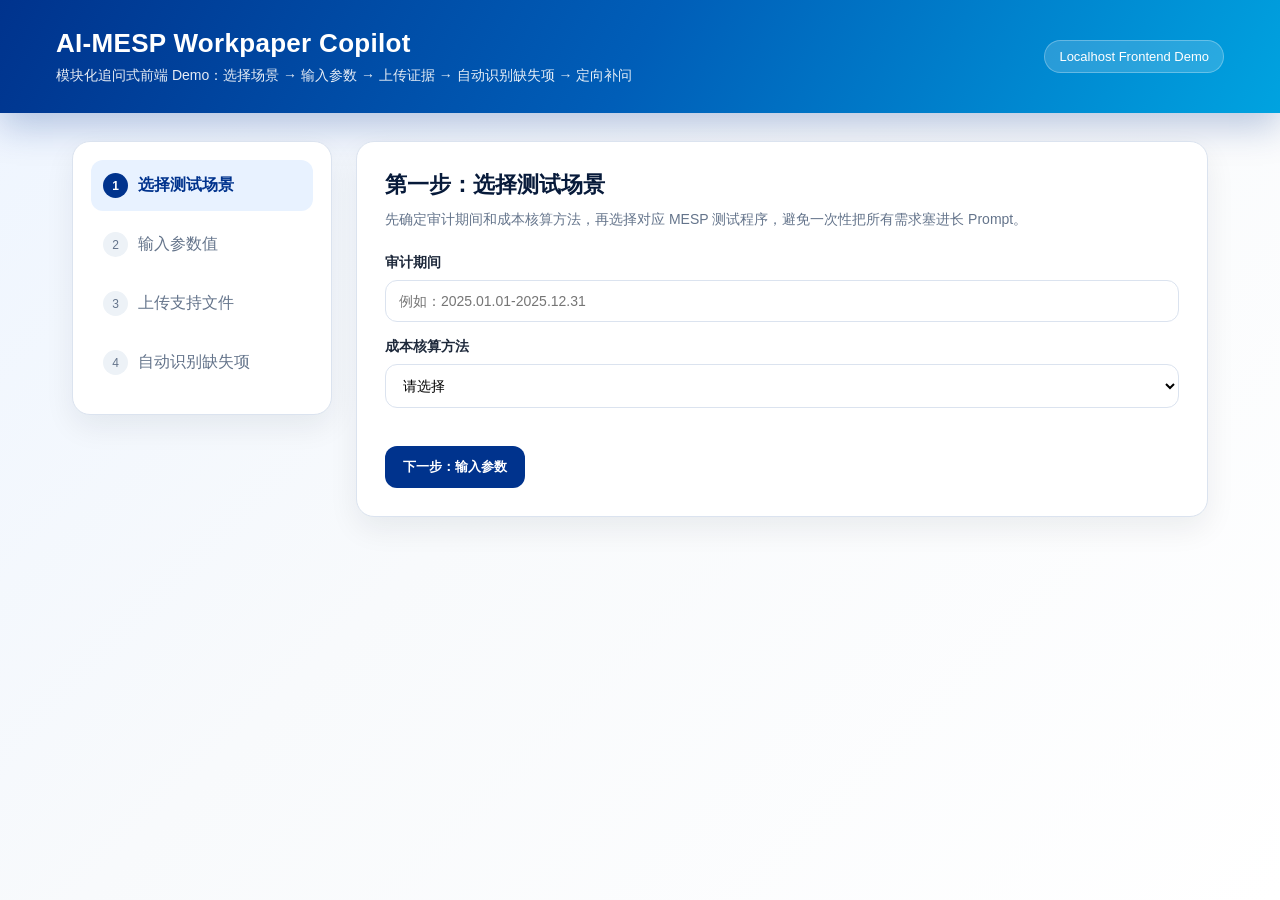
==== mesp_copilot_frontend.html @ f075e885 "Initial commit" ====
<!DOCTYPE html>
<html lang="zh-CN">
<head>
  <meta charset="UTF-8" />
  <meta name="viewport" content="width=device-width, initial-scale=1.0" />
  <title>AI-MESP Workpaper Copilot | 模块化追问前端</title>
  <style>
    :root {
      --kpmg-blue: #00338d;
      --kpmg-cyan: #00a3e0;
      --deep: #071a3a;
      --muted: #64748b;
      --bg: #f4f7fb;
      --card: #ffffff;
      --danger: #dc2626;
      --warning: #d97706;
      --success: #16a34a;
      --border: #dbe3ef;
    }

    * {
      box-sizing: border-box;
      margin: 0;
      padding: 0;
      font-family: "Microsoft YaHei", Arial, sans-serif;
    }

    body {
      min-height: 100vh;
      background: linear-gradient(135deg, #eef5ff 0%, #f8fafc 45%, #ffffff 100%);
      color: #0f172a;
    }

    header {
      background: linear-gradient(120deg, var(--kpmg-blue), #005eb8, var(--kpmg-cyan));
      color: white;
      padding: 28px 56px;
      display: flex;
      justify-content: space-between;
      align-items: center;
      box-shadow: 0 14px 34px rgba(0, 51, 141, 0.25);
    }

    header .title h1 {
      font-size: 26px;
      letter-spacing: 0.3px;
      margin-bottom: 8px;
    }

    header .title p {
      opacity: 0.9;
      font-size: 14px;
    }

    .badge {
      padding: 8px 14px;
      border-radius: 999px;
      background: rgba(255, 255, 255, 0.16);
      border: 1px solid rgba(255, 255, 255, 0.28);
      font-size: 13px;
    }

    main {
      max-width: 1180px;
      margin: 28px auto;
      padding: 0 22px 40px;
    }

    .layout {
      display: grid;
      grid-template-columns: 260px 1fr;
      gap: 24px;
      align-items: start;
    }

    .sidebar,
    .panel,
    .result-card {
      background: var(--card);
      border: 1px solid var(--border);
      border-radius: 18px;
      box-shadow: 0 12px 30px rgba(15, 23, 42, 0.07);
    }

    .sidebar {
      position: sticky;
      top: 20px;
      padding: 18px;
    }

    .step-item {
      display: flex;
      gap: 10px;
      padding: 13px 12px;
      border-radius: 12px;
      color: var(--muted);
      align-items: center;
      cursor: pointer;
      margin-bottom: 8px;
      transition: 0.2s;
    }

    .step-item.active {
      background: #e8f2ff;
      color: var(--kpmg-blue);
      font-weight: 700;
    }

    .step-item.done {
      color: var(--success);
    }

    .step-index {
      width: 25px;
      height: 25px;
      border-radius: 50%;
      display: grid;
      place-items: center;
      background: #edf2f7;
      font-size: 12px;
      flex: 0 0 auto;
    }

    .step-item.active .step-index {
      background: var(--kpmg-blue);
      color: white;
    }

    .panel {
      padding: 28px;
      margin-bottom: 22px;
    }

    .panel h2 {
      font-size: 22px;
      color: var(--deep);
      margin-bottom: 8px;
    }

    .hint {
      color: var(--muted);
      line-height: 1.7;
      font-size: 14px;
      margin-bottom: 22px;
    }

    .form-grid {
      display: grid;
      grid-template-columns: repeat(2, minmax(0, 1fr));
      gap: 18px;
    }

    .field {
      margin-bottom: 16px;
    }

    label {
      display: block;
      margin-bottom: 8px;
      font-weight: 700;
      font-size: 14px;
      color: #1e293b;
    }

    input,
    select,
    textarea {
      width: 100%;
      border: 1px solid var(--border);
      border-radius: 12px;
      padding: 12px 13px;
      outline: none;
      font-size: 14px;
      transition: 0.2s;
      background: white;
    }

    input:focus,
    select:focus,
    textarea:focus {
      border-color: var(--kpmg-cyan);
      box-shadow: 0 0 0 4px rgba(0, 163, 224, 0.12);
    }

    textarea {
      min-height: 96px;
      resize: vertical;
    }

    .program-list {
      display: grid;
      gap: 12px;
      margin-top: 14px;
    }

    .program {
      border: 1px solid var(--border);
      border-radius: 14px;
      padding: 14px;
      display: grid;
      grid-template-columns: auto 1fr auto;
      gap: 12px;
      align-items: center;
      cursor: pointer;
      transition: 0.2s;
    }

    .program:hover {
      border-color: var(--kpmg-cyan);
      transform: translateY(-1px);
    }

    .program.selected {
      border-color: var(--kpmg-blue);
      background: #f0f7ff;
    }

    .program-code {
      color: var(--kpmg-blue);
      font-weight: 800;
      font-size: 13px;
    }

    .program-name {
      font-weight: 700;
    }

    .pill {
      display: inline-block;
      padding: 5px 9px;
      border-radius: 999px;
      background: #eef2ff;
      color: var(--kpmg-blue);
      font-size: 12px;
      margin-right: 6px;
      margin-top: 8px;
    }

    .upload-box {
      border: 1.5px dashed #98b6d9;
      background: #f7fbff;
      border-radius: 16px;
      padding: 24px;
      text-align: center;
      margin-bottom: 18px;
    }

    .upload-box input {
      margin-top: 14px;
      background: white;
    }

    .file-list {
      display: grid;
      gap: 10px;
      max-height: 230px;
      overflow: auto;
      padding-right: 4px;
    }

    .file-row {
      display: flex;
      justify-content: space-between;
      gap: 12px;
      padding: 11px 12px;
      border: 1px solid var(--border);
      border-radius: 12px;
      font-size: 13px;
      background: #ffffff;
    }

    .file-name {
      word-break: break-all;
    }

    .file-tag {
      color: var(--muted);
      flex: 0 0 auto;
    }

    .actions {
      display: flex;
      gap: 12px;
      margin-top: 22px;
      flex-wrap: wrap;
    }

    button {
      border: none;
      border-radius: 12px;
      padding: 12px 18px;
      cursor: pointer;
      font-weight: 700;
      transition: 0.2s;
    }

    .btn-primary {
      background: var(--kpmg-blue);
      color: white;
    }

    .btn-primary:hover {
      background: #00296f;
      transform: translateY(-1px);
    }

    .btn-secondary {
      background: #e2e8f0;
      color: #0f172a;
    }

    .btn-outline {
      background: white;
      color: var(--kpmg-blue);
      border: 1px solid var(--kpmg-blue);
    }

    .hidden {
      display: none !important;
    }

    .result-grid {
      display: grid;
      grid-template-columns: repeat(3, minmax(0, 1fr));
      gap: 16px;
      margin-bottom: 20px;
    }

    .metric {
      padding: 18px;
      border-radius: 16px;
      background: #f8fafc;
      border: 1px solid var(--border);
    }

    .metric .num {
      font-size: 28px;
      font-weight: 900;
      margin-top: 6px;
    }

    .metric.danger .num {
      color: var(--danger);
    }

    .metric.warning .num {
      color: var(--warning);
    }

    .metric.success .num {
      color: var(--success);
    }

    .question-card {
      border-left: 5px solid var(--kpmg-blue);
      background: #f8fbff;
      padding: 18px;
      border-radius: 14px;
      margin-bottom: 16px;
    }

    .question-card h3 {
      font-size: 17px;
      margin-bottom: 8px;
      color: var(--deep);
    }

    .question-card p {
      color: #334155;
      line-height: 1.7;
      margin-bottom: 10px;
    }

    .issue-table {
      width: 100%;
      border-collapse: collapse;
      overflow: hidden;
      border-radius: 14px;
      font-size: 13px;
    }

    .issue-table th,
    .issue-table td {
      border-bottom: 1px solid var(--border);
      text-align: left;
      padding: 12px;
      vertical-align: top;
    }

    .issue-table th {
      background: #eef5ff;
      color: var(--kpmg-blue);
    }

    .status {
      font-weight: 800;
    }

    .status.missing {
      color: var(--danger);
    }

    .status.warn {
      color: var(--warning);
    }

    .status.ok {
      color: var(--success);
    }

    .small {
      color: var(--muted);
      font-size: 12px;
      line-height: 1.6;
    }

    .subsection {
      margin-top: 26px;
      padding-top: 22px;
      border-top: 1px solid var(--border);
    }

    .json-loader {
      display: flex;
      gap: 12px;
      align-items: center;
      flex-wrap: wrap;
      margin: 12px 0 18px;
    }

    .json-loader input {
      max-width: 360px;
      padding: 9px;
    }

    .table-wrap {
      overflow: auto;
      border: 1px solid var(--border);
      border-radius: 14px;
      background: white;
      margin-top: 12px;
    }

    .table-wrap .issue-table {
      min-width: 760px;
    }

    @media (max-width: 860px) {
      header {
        padding: 22px;
        flex-direction: column;
        align-items: flex-start;
        gap: 14px;
      }

      .layout {
        grid-template-columns: 1fr;
      }

      .sidebar {
        position: static;
      }

      .form-grid,
      .result-grid {
        grid-template-columns: 1fr;
      }
    }
  </style>
</head>

<body>
  <header>
    <div class="title">
      <h1>AI-MESP Workpaper Copilot</h1>
      <p>模块化追问式前端 Demo：选择场景 → 输入参数 → 上传证据 → 自动识别缺失项 → 定向补问</p>
    </div>
    <div class="badge">Localhost Frontend Demo</div>
  </header>

  <main>
    <div class="layout">
      <aside class="sidebar">
        <div class="step-item active" data-step="1">
          <span class="step-index">1</span>
          <span>选择测试场景</span>
        </div>
        <div class="step-item" data-step="2">
          <span class="step-index">2</span>
          <span>输入参数值</span>
        </div>
        <div class="step-item" data-step="3">
          <span class="step-index">3</span>
          <span>上传支持文件</span>
        </div>
        <div class="step-item" data-step="4">
          <span class="step-index">4</span>
          <span>自动识别缺失项</span>
        </div>
      </aside>

      <section>
        <div class="panel step-panel" id="step1">
          <h2>第一步：选择测试场景</h2>
          <p class="hint">
            先确定审计期间和成本核算方法，再选择对应 MESP 测试程序，避免一次性把所有需求塞进长 Prompt。
          </p>

          <div class="field">
            <label for="period">审计期间</label>
            <input id="period" placeholder="例如：2025.01.01-2025.12.31" />
          </div>

          <div class="field">
            <label for="costMethod">成本核算方法</label>
            <select id="costMethod" onchange="renderPrograms()">
              <option value="">请选择</option>
              <option value="standard">标准成本法</option>
              <option value="actual">实际成本法</option>
            </select>
          </div>

          <div id="programList" class="program-list"></div>

          <div class="actions">
            <button class="btn-primary" onclick="goNext()">下一步：输入参数</button>
          </div>
        </div>

        <div class="panel step-panel hidden" id="step2">
          <h2>第二步：输入参数值</h2>
          <p class="hint">
            这里收集样本量、作业类型和差异阈值。后续系统会根据程序、样本量和文件命名规则判断缺失信息。
          </p>

          <div class="field">
            <label for="sampleCount">样本量</label>
            <input id="sampleCount" type="number" min="1" placeholder="例如：5" />
          </div>

          <div class="field">
            <label for="activityTypes">作业类型</label>
            <textarea id="activityTypes" placeholder="例如：Z001-直接人工、Z002-间接人工、Z003-折旧与摊销"></textarea>
          </div>

          <div class="field">
            <label for="ctThreshold">明显微小差异阈值，可选</label>
            <input id="ctThreshold" placeholder="例如：RMB 10,000" />
          </div>

          <div class="actions">
            <button class="btn-secondary" onclick="goStep(1)">上一步</button>
            <button class="btn-primary" onclick="goNext()">下一步：上传支持文件</button>
          </div>
        </div>

        <div class="panel step-panel hidden" id="step3">
          <h2>第三步：上传支持文件</h2>
          <p class="hint">
            支持文件建议按照“样本编号-订单编号-报表类型-截图/表格”的规则命名，例如：
            <strong>1.4500012345-CO03-截图.png</strong>、<strong>1.4500012345-CO03-表格.xlsx</strong>。
          </p>

          <div class="upload-box">
            <strong>上传 CO03 / KSBT / 3611 / CKM3 的截图和表格</strong>
            <p class="small">本 Demo 在浏览器端只检查文件名和基础规则，不会上传到服务器。</p>
            <input id="supportFiles" type="file" multiple onchange="renderFileList()" />
          </div>

          <div id="fileList" class="file-list"></div>

          <div class="actions">
            <button class="btn-secondary" onclick="goStep(2)">上一步</button>
            <button class="btn-primary" onclick="runCheck()">自动识别缺失项</button>
            <button class="btn-outline" onclick="loadAutomationResult()">加载训练结果 Demo</button>
          </div>

          <div class="json-loader">
            <span class="small">如果浏览器禁止自动读取本地 JSON，可直接选择 mesp_automation_result.json：</span>
            <input id="automationJsonInputStep3" type="file" accept=".json,application/json" onchange="loadAutomationJsonFile(this)" />
          </div>
        </div>

        <div class="panel step-panel hidden" id="step4">
          <h2>第四步：AI 自动识别缺失项，并逐条追问</h2>
          <p class="hint">
            系统不是生成一次性长 Prompt，而是把缺失证据、缺失字段和逻辑异常拆成可回复的问题卡片。
          </p>

          <div class="result-grid">
            <div class="metric danger">
              <div>缺失支持文件</div>
              <div class="num" id="missingFileCount">0</div>
            </div>
            <div class="metric warning">
              <div>待补充关键字段</div>
              <div class="num" id="missingFieldCount">0</div>
            </div>
            <div class="metric success">
              <div>已识别文件</div>
              <div class="num" id="recognizedCount">0</div>
            </div>
          </div>

          <div id="currentQuestion" class="question-card"></div>

          <div class="actions">
            <button class="btn-outline" onclick="showPreviousQuestion()">上一条追问</button>
            <button class="btn-primary" onclick="showNextQuestion()">下一条追问</button>
            <button class="btn-secondary" onclick="copyQuestions()">复制全部追问</button>
          </div>

          <br />
          <h3>缺失项明细</h3>
          <br />
          <table class="issue-table">
            <thead>
              <tr>
                <th>类型</th>
                <th>样本</th>
                <th>问题</th>
                <th>建议补充</th>
                <th>状态</th>
              </tr>
            </thead>
            <tbody id="issueBody"></tbody>
          </table>

          <div class="subsection">
            <h3>自动化引擎结果</h3>
            <p class="small">
              可读取同目录下的 mesp_automation_result.json，或手动选择 JSON 文件导入。导入后会展示 CO03 字段映射、金额汇总和 Evidence Trace。
            </p>
            <div class="json-loader">
              <button class="btn-outline" onclick="loadAutomationResult()">读取 mesp_automation_result.json</button>
              <input id="automationJsonInput" type="file" accept=".json,application/json" onchange="loadAutomationJsonFile(this)" />
              <span class="small" id="automationStatus">尚未加载自动化结果。</span>
            </div>

            <div class="result-grid">
              <div class="metric">
                <div>样本数</div>
                <div class="num" id="automationSampleCount">0</div>
              </div>
              <div class="metric success">
                <div>CO03 表格</div>
                <div class="num" id="automationCo03Count">0</div>
              </div>
              <div class="metric warning">
                <div>证据追溯项</div>
                <div class="num" id="automationTraceCount">0</div>
              </div>
            </div>

            <h3>CO03 字段映射与金额汇总</h3>
            <div class="table-wrap">
              <table class="issue-table">
                <thead>
                  <tr>
                    <th>样本</th>
                    <th>订单号</th>
                    <th>来源文件</th>
                    <th>已映射字段</th>
                    <th>总实际成本</th>
                    <th>计划/实际差异</th>
                  </tr>
                </thead>
                <tbody id="co03MappingBody"></tbody>
              </table>
            </div>

            <h3 style="margin-top: 18px;">Evidence Traceability</h3>
            <div class="table-wrap">
              <table class="issue-table">
                <thead>
                  <tr>
                    <th>样本</th>
                    <th>底稿字段</th>
                    <th>来源文件</th>
                    <th>来源 Sheet</th>
                    <th>来源字段</th>
                    <th>状态</th>
                  </tr>
                </thead>
                <tbody id="evidenceTraceBody"></tbody>
              </table>
            </div>
          </div>

          <div class="actions">
            <button class="btn-secondary" onclick="goStep(3)">返回上传</button>
            <button class="btn-primary" onclick="resetAll()">重新开始</button>
          </div>
        </div>
      </section>
    </div>
  </main>

  <script>
    const programMap = {
      standard: [
        { code: "SPD03012", name: "标准成本法 - 固定加工成本", tags: ["CO03", "KSBT", "3611"] },
        { code: "SPD03014", name: "标准成本法 - 可变加工成本", tags: ["CO03", "KSBT", "3611"] },
        { code: "SPD03015", name: "存货成本差异分摊", tags: ["CKM3", "3611"] }
      ],
      actual: [
        { code: "SPD03011", name: "实际成本法 - 固定加工成本", tags: ["CO03", "KSBT", "3611"] },
        { code: "SPD03013", name: "实际成本法 - 可变加工成本", tags: ["CO03", "KSBT", "3611"] },
        { code: "SPD03015", name: "存货成本差异分摊", tags: ["CKM3", "3611"] }
      ]
    };

    const requiredEvidence = ["CO03-截图", "CO03-表格", "KSBT-截图", "KSBT-表格", "3611-截图", "3611-表格", "CKM3-截图", "CKM3-表格"];

    let selectedProgram = null;
    let currentStep = 1;
    let issues = [];
    let questions = [];
    let questionIndex = 0;
    let automationResult = null;

    function renderPrograms() {
      const method = document.getElementById("costMethod").value;
      const box = document.getElementById("programList");
      box.innerHTML = "";
      selectedProgram = null;

      if (!method) return;

      programMap[method].forEach((program) => {
        const item = document.createElement("div");
        item.className = "program";
        item.onclick = () => {
          document.querySelectorAll(".program").forEach(el => el.classList.remove("selected"));
          item.classList.add("selected");
          selectedProgram = program;
        };

        item.innerHTML = `
          <input type="radio" name="program" />
          <div>
            <div class="program-name">${program.name}</div>
            <div class="program-code">${program.code}</div>
            <div>${program.tags.map(tag => `<span class="pill">${tag}</span>`).join("")}</div>
          </div>
          <span class="small">选择</span>
        `;
        box.appendChild(item);
      });
    }

    function goStep(step) {
      currentStep = step;
      document.querySelectorAll(".step-panel").forEach(panel => panel.classList.add("hidden"));
      document.getElementById("step" + step).classList.remove("hidden");

      document.querySelectorAll(".step-item").forEach(item => {
        const itemStep = Number(item.dataset.step);
        item.classList.toggle("active", itemStep === step);
        item.classList.toggle("done", itemStep < step);
      });
    }

    function goNext() {
      if (currentStep === 1) {
        const period = document.getElementById("period").value.trim();
        if (!period) {
          alert("请先填写审计期间。");
          return;
        }

        if (!selectedProgram) {
          alert("请先选择一个测试程序。");
          return;
        }
      }

      if (currentStep === 2) {
        const sampleCount = Number(document.getElementById("sampleCount").value);
        if (!sampleCount) {
          alert("请填写样本量。");
          return;
        }
      }

      goStep(currentStep + 1);
    }

    function classifyFile(name) {
      const upper = name.toUpperCase();
      const isScreenshot = /截图|SCREEN|PNG|JPG|JPEG|PDF/.test(upper);
      const isTable = /表格|EXPORT|EXCEL|XLS|XLSX|CSV/.test(upper);

      const report = ["CO03", "KSBT", "3611", "CKM3"].find(r => upper.includes(r));
      const kind = isScreenshot ? "截图" : isTable ? "表格" : "未知";
      const sampleMatch = name.match(/^(\d+)/);
      const sampleNo = sampleMatch ? Number(sampleMatch[1]) : null;

      return { report, kind, sampleNo };
    }

    function renderFileList() {
      const files = Array.from(document.getElementById("supportFiles").files || []);
      const box = document.getElementById("fileList");
      box.innerHTML = "";

      if (!files.length) {
        box.innerHTML = '<p class="small">暂未选择文件。</p>';
        return;
      }

      files.forEach(file => {
        const meta = classifyFile(file.name);
        const row = document.createElement("div");
        row.className = "file-row";
        row.innerHTML = `
          <span class="file-name">${file.name}</span>
          <span class="file-tag">${meta.sampleNo ? "样本" + meta.sampleNo : "未识别样本"} / ${meta.report || "未知报表"} / ${meta.kind}</span>
        `;
        box.appendChild(row);
      });
    }

    function runCheck() {
      const files = Array.from(document.getElementById("supportFiles").files || []);
      const sampleCount = Number(document.getElementById("sampleCount").value);
      const period = document.getElementById("period").value.trim();
      const activityTypes = document.getElementById("activityTypes").value.trim();

      issues = [];
      questions = [];
      questionIndex = 0;

      if (!files.length) {
        alert("请先上传支持文件。");
        return;
      }

      const fileKeys = new Set();
      let recognized = 0;

      files.forEach(file => {
        const meta = classifyFile(file.name);
        if (meta.sampleNo && meta.report && meta.kind !== "未知") {
          fileKeys.add(`${meta.sampleNo}-${meta.report}-${meta.kind}`);
          recognized += 1;
        }
      });

      for (let sample = 1; sample <= sampleCount; sample++) {
        requiredEvidence.forEach(req => {
          const [report, kind] = req.split("-");
          const key = `${sample}-${report}-${kind}`;
          if (!fileKeys.has(key)) {
            issues.push({
              type: "支持文件缺失",
              sample,
              problem: `样本 ${sample} 缺少 ${report} ${kind} 支持。`,
              suggestion: `请补充命名类似“${sample}.订单编号-${report}-${kind}”的文件。`,
              status: "missing"
            });
          }
        });
      }

      if (!activityTypes) {
        issues.push({
          type: "关键参数缺失",
          sample: "-",
          problem: "未填写作业类型。",
          suggestion: "请补充例如：Z001-直接人工、Z002-间接人工、Z003-折旧与摊销。",
          status: "warn"
        });
      }

      if (selectedProgram && selectedProgram.code === "SPD03015") {
        issues.push({
          type: "关键计算字段待确认",
          sample: "全部",
          problem: "SPD03015 需要确认期初差异金额、期初库存、本期入库、本月出库和账面分摊金额。",
          suggestion: "请确认 CKM3 导出表是否包含上述字段，并在 SAP 中选择全部字段布局。",
          status: "warn"
        });
      }

      issues.push({
        type: "期间一致性检查",
        sample: "全部",
        problem: `需要检查 KSBT、3611、CKM3 的会计期间是否与审计期间 ${period} 一致。`,
        suggestion: "请在下一步上传可识别期间字段的表格，或手工输入各报表期间。",
        status: "warn"
      });

      questions = issues.map((issue, index) => ({
        title: `追问 ${index + 1}：${issue.type}`,
        body: issue.problem,
        ask: issue.suggestion
      }));

      document.getElementById("missingFileCount").textContent = issues.filter(i => i.type === "支持文件缺失").length;
      document.getElementById("missingFieldCount").textContent = issues.filter(i => i.type !== "支持文件缺失").length;
      document.getElementById("recognizedCount").textContent = recognized;

      renderIssueTable();
      renderCurrentQuestion();
      clearAutomationResult();
      goStep(4);
    }

    function renderIssueTable() {
      const body = document.getElementById("issueBody");
      body.innerHTML = "";

      issues.forEach(issue => {
        const row = document.createElement("tr");
        const statusText = issue.status === "missing" ? "缺失" : issue.status === "warn" ? "待确认" : "已匹配";
        row.innerHTML = `
          <td>${issue.type}</td>
          <td>${issue.sample}</td>
          <td>${issue.problem}</td>
          <td>${issue.suggestion}</td>
          <td class="status ${issue.status}">${statusText}</td>
        `;
        body.appendChild(row);
      });
    }

    function formatAmount(value) {
      if (typeof value !== "number") return "-";
      return value.toLocaleString("en-US", {
        minimumFractionDigits: 2,
        maximumFractionDigits: 2
      });
    }

    async function loadAutomationResult(options = {}) {
      const status = document.getElementById("automationStatus");
      if (status) status.textContent = "正在读取 mesp_automation_result.json...";

      try {
        const response = await fetch("mesp_automation_result.json", { cache: "no-store" });
        if (!response.ok) {
          throw new Error(`HTTP ${response.status}`);
        }

        const data = await response.json();
        applyAutomationResult(data, "已读取同目录 mesp_automation_result.json。");
      } catch (error) {
        if (status) {
          status.textContent = "未能自动读取 JSON。若是双击打开 HTML，请使用右侧文件选择框导入 mesp_automation_result.json。";
        }
        if (!options.silent) {
          console.warn("Unable to load mesp_automation_result.json", error);
        }
      }
    }

    function loadAutomationJsonFile(inputElement) {
      const input = inputElement || document.getElementById("automationJsonInput");
      const file = input.files && input.files[0];
      const status = document.getElementById("automationStatus");

      if (!file) return;
      if (status) status.textContent = `正在导入 ${file.name}...`;

      const reader = new FileReader();
      reader.onload = () => {
        try {
          const data = JSON.parse(reader.result);
          applyAutomationResult(data, `已导入 ${file.name}。`);
        } catch (error) {
          if (status) status.textContent = "JSON 解析失败，请确认文件内容来自 mesp_automation_result.json。";
        }
      };
      reader.readAsText(file, "utf-8");
    }

    function applyAutomationResult(data, message) {
      automationResult = data;
      issues = Array.isArray(data.issues) ? data.issues : [];
      questions = Array.isArray(data.questions) ? data.questions : issues.map((issue, index) => ({
        title: `追问 ${index + 1}：${issue.type}`,
        body: issue.problem,
        ask: issue.suggestion
      }));
      questionIndex = 0;

      document.getElementById("missingFileCount").textContent = data.summary?.missing_file_count ?? issues.filter(i => i.type === "支持文件缺失").length;
      document.getElementById("missingFieldCount").textContent = data.summary?.warning_count ?? issues.filter(i => i.type !== "支持文件缺失").length;
      document.getElementById("recognizedCount").textContent = data.summary?.recognized_file_count ?? 0;

      renderIssueTable();
      renderCurrentQuestion();
      renderAutomationSummary(data);
      renderCo03Mapping(data.co03_results || []);
      renderEvidenceTrace(data.evidence_trace || []);
      goStep(4);

      const status = document.getElementById("automationStatus");
      if (status) status.textContent = message;
    }

    function renderAutomationSummary(data) {
      document.getElementById("automationSampleCount").textContent = data.summary?.sample_count ?? 0;
      document.getElementById("automationCo03Count").textContent = data.summary?.co03_workbook_count ?? 0;
      document.getElementById("automationTraceCount").textContent = Array.isArray(data.evidence_trace) ? data.evidence_trace.length : 0;
    }

    function renderCo03Mapping(items) {
      const body = document.getElementById("co03MappingBody");
      body.innerHTML = "";

      if (!items.length) {
        body.innerHTML = '<tr><td colspan="6" class="small">暂无 CO03 表格映射结果。</td></tr>';
        return;
      }

      items.forEach(item => {
        const mappedCount = item.mapping ? Object.keys(item.mapping).length : 0;
        const row = document.createElement("tr");
        row.innerHTML = `
          <td>${item.sample}</td>
          <td>${item.order}</td>
          <td>${item.file}</td>
          <td>${mappedCount} 个字段</td>
          <td>${formatAmount(item.totals?.["总实际成本"])}</td>
          <td>${formatAmount(item.totals?.["计划/实际差异"])}</td>
        `;
        body.appendChild(row);
      });
    }

    function renderEvidenceTrace(items) {
      const body = document.getElementById("evidenceTraceBody");
      body.innerHTML = "";

      if (!items.length) {
        body.innerHTML = '<tr><td colspan="6" class="small">暂无证据追溯结果。</td></tr>';
        return;
      }

      items.slice(0, 80).forEach(item => {
        const row = document.createElement("tr");
        row.innerHTML = `
          <td>${item.sample}</td>
          <td>${item.workpaper_field}</td>
          <td>${item.source_file}</td>
          <td>${item.source_sheet}</td>
          <td>${item.source_header}</td>
          <td class="status ok">${item.status}</td>
        `;
        body.appendChild(row);
      });
    }

    function clearAutomationResult() {
      automationResult = null;
      document.getElementById("automationSampleCount").textContent = "0";
      document.getElementById("automationCo03Count").textContent = "0";
      document.getElementById("automationTraceCount").textContent = "0";
      document.getElementById("co03MappingBody").innerHTML = '<tr><td colspan="6" class="small">尚未加载自动化结果。</td></tr>';
      document.getElementById("evidenceTraceBody").innerHTML = '<tr><td colspan="6" class="small">尚未加载自动化结果。</td></tr>';
      document.getElementById("automationStatus").textContent = "尚未加载自动化结果。";
      document.getElementById("automationJsonInput").value = "";
      document.getElementById("automationJsonInputStep3").value = "";
    }

    function renderCurrentQuestion() {
      const box = document.getElementById("currentQuestion");
      if (!questions.length) {
        box.innerHTML = `
          <h3>未发现明显缺失项</h3>
          <p>当前文件命名规则下未识别到缺失支持文件。后续可继续接入 Excel 字段读取和 OCR 识别。</p>
        `;
        return;
      }

      const q = questions[questionIndex];
      box.innerHTML = `
        <h3>${q.title}</h3>
        <p>${q.body}</p>
        <strong>请补充：</strong>
        <p>${q.ask}</p>
        <textarea placeholder="审计人员可在这里回复该追问，例如补充原因、上传计划或手工字段值。"></textarea>
        <p class="small">当前第 ${questionIndex + 1} / ${questions.length} 条追问</p>
      `;
    }

    function showNextQuestion() {
      if (!questions.length) return;
      questionIndex = Math.min(questionIndex + 1, questions.length - 1);
      renderCurrentQuestion();
    }

    function showPreviousQuestion() {
      if (!questions.length) return;
      questionIndex = Math.max(questionIndex - 1, 0);
      renderCurrentQuestion();
    }

    function copyQuestions() {
      if (!questions.length) {
        alert("暂无追问可复制。");
        return;
      }

      const text = questions
        .map(q => `${q.title}\n问题：${q.body}\n请补充：${q.ask}`)
        .join("\n\n");

      navigator.clipboard.writeText(text).then(() => {
        alert("已复制全部追问。");
      }).catch(() => {
        alert("浏览器不支持自动复制，请手动复制页面内容。");
      });
    }

    function resetAll() {
      selectedProgram = null;
      issues = [];
      questions = [];
      questionIndex = 0;
      document.getElementById("costMethod").value = "";
      document.getElementById("programList").innerHTML = "";
      document.getElementById("period").value = "";
      document.getElementById("sampleCount").value = "";
      document.getElementById("activityTypes").value = "";
      document.getElementById("ctThreshold").value = "";
      document.getElementById("supportFiles").value = "";
      document.getElementById("fileList").innerHTML = "";
      clearAutomationResult();
      goStep(1);
    }

    clearAutomationResult();
  </script>
</body>
</html>
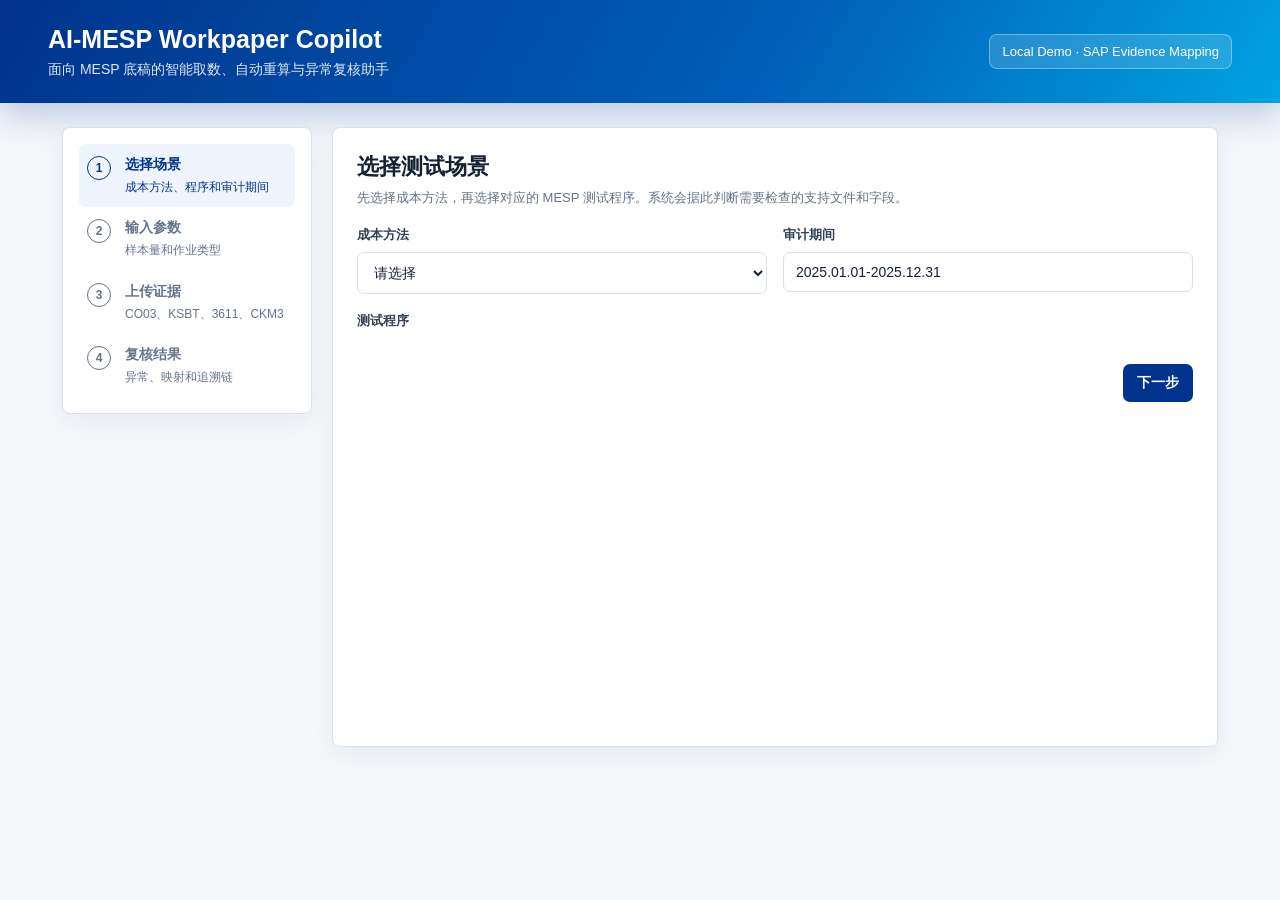
==== commit 4b3730b3: "Add Streamlit deployment app" ====
--- a/mesp_copilot_frontend.html
+++ b/mesp_copilot_frontend.html
@@ -3,454 +3,459 @@
 <head>
   <meta charset="UTF-8" />
   <meta name="viewport" content="width=device-width, initial-scale=1.0" />
-  <title>AI-MESP Workpaper Copilot | 模块化追问前端</title>
+  <title>AI-MESP Workpaper Copilot</title>
   <style>
     :root {
-      --kpmg-blue: #00338d;
-      --kpmg-cyan: #00a3e0;
-      --deep: #071a3a;
+      --blue: #00338d;
+      --blue-2: #005eb8;
+      --cyan: #00a3e0;
+      --ink: #142033;
       --muted: #64748b;
-      --bg: #f4f7fb;
+      --line: #d8e1ee;
+      --bg: #f5f7fb;
       --card: #ffffff;
-      --danger: #dc2626;
-      --warning: #d97706;
-      --success: #16a34a;
-      --border: #dbe3ef;
+      --ok: #12805c;
+      --warn: #b45309;
+      --bad: #c0262d;
+      --soft-ok: #e8f7f1;
+      --soft-warn: #fff7e6;
+      --soft-bad: #fff0f0;
     }
 
     * {
       box-sizing: border-box;
       margin: 0;
       padding: 0;
-      font-family: "Microsoft YaHei", Arial, sans-serif;
+      font-family: "Microsoft YaHei", "Segoe UI", Arial, sans-serif;
     }
 
     body {
       min-height: 100vh;
-      background: linear-gradient(135deg, #eef5ff 0%, #f8fafc 45%, #ffffff 100%);
-      color: #0f172a;
+      background: var(--bg);
+      color: var(--ink);
     }
 
     header {
-      background: linear-gradient(120deg, var(--kpmg-blue), #005eb8, var(--kpmg-cyan));
-      color: white;
-      padding: 28px 56px;
+      background: linear-gradient(120deg, var(--blue), var(--blue-2) 60%, var(--cyan));
+      color: #fff;
+      padding: 24px 48px;
       display: flex;
       justify-content: space-between;
+      gap: 24px;
       align-items: center;
-      box-shadow: 0 14px 34px rgba(0, 51, 141, 0.25);
-    }
-
-    header .title h1 {
-      font-size: 26px;
-      letter-spacing: 0.3px;
-      margin-bottom: 8px;
-    }
-
-    header .title p {
-      opacity: 0.9;
+      box-shadow: 0 14px 30px rgba(0, 51, 141, 0.22);
+    }
+
+    h1 {
+      font-size: 25px;
+      line-height: 1.25;
+      letter-spacing: 0;
+      margin-bottom: 6px;
+    }
+
+    header p {
+      color: rgba(255, 255, 255, 0.88);
       font-size: 14px;
     }
 
-    .badge {
-      padding: 8px 14px;
-      border-radius: 999px;
-      background: rgba(255, 255, 255, 0.16);
-      border: 1px solid rgba(255, 255, 255, 0.28);
+    .top-badge {
+      border: 1px solid rgba(255, 255, 255, 0.35);
+      background: rgba(255, 255, 255, 0.14);
+      border-radius: 8px;
+      padding: 9px 12px;
       font-size: 13px;
+      white-space: nowrap;
     }
 
     main {
-      max-width: 1180px;
-      margin: 28px auto;
-      padding: 0 22px 40px;
+      max-width: 1200px;
+      margin: 24px auto 42px;
+      padding: 0 22px;
     }
 
     .layout {
       display: grid;
-      grid-template-columns: 260px 1fr;
-      gap: 24px;
+      grid-template-columns: 250px 1fr;
+      gap: 20px;
       align-items: start;
     }
 
     .sidebar,
     .panel,
-    .result-card {
+    .section-block {
       background: var(--card);
-      border: 1px solid var(--border);
-      border-radius: 18px;
-      box-shadow: 0 12px 30px rgba(15, 23, 42, 0.07);
+      border: 1px solid var(--line);
+      border-radius: 8px;
+      box-shadow: 0 8px 24px rgba(22, 34, 51, 0.06);
     }
 
     .sidebar {
+      padding: 16px;
       position: sticky;
-      top: 20px;
-      padding: 18px;
-    }
-
-    .step-item {
-      display: flex;
+      top: 18px;
+    }
+
+    .step {
+      display: grid;
+      grid-template-columns: 28px 1fr;
       gap: 10px;
-      padding: 13px 12px;
-      border-radius: 12px;
+      padding: 12px 8px;
+      border-radius: 7px;
       color: var(--muted);
-      align-items: center;
-      cursor: pointer;
-      margin-bottom: 8px;
-      transition: 0.2s;
-    }
-
-    .step-item.active {
-      background: #e8f2ff;
-      color: var(--kpmg-blue);
-      font-weight: 700;
-    }
-
-    .step-item.done {
-      color: var(--success);
+      align-items: start;
+    }
+
+    .step.active {
+      color: var(--blue);
+      background: #eef5ff;
+    }
+
+    .step.done {
+      color: var(--ok);
     }
 
     .step-index {
-      width: 25px;
-      height: 25px;
+      width: 24px;
+      height: 24px;
       border-radius: 50%;
+      border: 1px solid currentColor;
       display: grid;
       place-items: center;
-      background: #edf2f7;
       font-size: 12px;
-      flex: 0 0 auto;
-    }
-
-    .step-item.active .step-index {
-      background: var(--kpmg-blue);
-      color: white;
+      font-weight: 700;
+    }
+
+    .step strong {
+      display: block;
+      font-size: 14px;
+      margin-bottom: 3px;
+    }
+
+    .step span {
+      font-size: 12px;
+      line-height: 1.35;
     }
 
     .panel {
-      padding: 28px;
-      margin-bottom: 22px;
-    }
-
-    .panel h2 {
+      padding: 24px;
+      min-height: 620px;
+    }
+
+    .panel-title {
+      margin-bottom: 18px;
+      display: flex;
+      justify-content: space-between;
+      gap: 18px;
+      align-items: flex-start;
+    }
+
+    .panel-title h2 {
       font-size: 22px;
-      color: var(--deep);
-      margin-bottom: 8px;
-    }
-
-    .hint {
+      margin-bottom: 6px;
+    }
+
+    .hint,
+    .small {
       color: var(--muted);
-      line-height: 1.7;
-      font-size: 14px;
-      margin-bottom: 22px;
+      line-height: 1.55;
+      font-size: 13px;
     }
 
     .form-grid {
       display: grid;
       grid-template-columns: repeat(2, minmax(0, 1fr));
-      gap: 18px;
-    }
-
-    .field {
-      margin-bottom: 16px;
+      gap: 16px;
+      margin: 18px 0;
     }
 
     label {
       display: block;
+      color: #334155;
+      font-size: 13px;
+      font-weight: 700;
       margin-bottom: 8px;
-      font-weight: 700;
-      font-size: 14px;
-      color: #1e293b;
     }
 
     input,
     select,
     textarea {
       width: 100%;
-      border: 1px solid var(--border);
-      border-radius: 12px;
-      padding: 12px 13px;
+      border: 1px solid var(--line);
+      border-radius: 7px;
+      padding: 11px 12px;
+      font-size: 14px;
       outline: none;
-      font-size: 14px;
-      transition: 0.2s;
-      background: white;
+      background: #fff;
+      color: var(--ink);
+    }
+
+    textarea {
+      min-height: 76px;
+      resize: vertical;
     }
 
     input:focus,
     select:focus,
     textarea:focus {
-      border-color: var(--kpmg-cyan);
-      box-shadow: 0 0 0 4px rgba(0, 163, 224, 0.12);
-    }
-
-    textarea {
-      min-height: 96px;
-      resize: vertical;
-    }
-
-    .program-list {
+      border-color: var(--blue-2);
+      box-shadow: 0 0 0 3px rgba(0, 94, 184, 0.12);
+    }
+
+    .program-grid {
       display: grid;
+      grid-template-columns: repeat(3, minmax(0, 1fr));
       gap: 12px;
+      margin-top: 12px;
+    }
+
+    .program {
+      border: 1px solid var(--line);
+      border-radius: 8px;
+      padding: 14px;
+      cursor: pointer;
+      min-height: 138px;
+      background: #fff;
+    }
+
+    .program:hover,
+    .program.selected {
+      border-color: var(--blue-2);
+      background: #f4f9ff;
+    }
+
+    .program-name {
+      font-weight: 800;
+      font-size: 14px;
+      margin-bottom: 6px;
+      line-height: 1.35;
+    }
+
+    .program-code {
+      font-size: 12px;
+      color: var(--blue);
+      font-weight: 800;
+      margin-bottom: 10px;
+    }
+
+    .pill {
+      display: inline-flex;
+      align-items: center;
+      height: 24px;
+      border-radius: 6px;
+      padding: 0 8px;
+      margin: 3px 4px 0 0;
+      font-size: 12px;
+      background: #eef2f7;
+      color: #334155;
+      border: 1px solid #d7dee8;
+    }
+
+    .upload-box {
+      border: 1px dashed #9bb5d5;
+      border-radius: 8px;
+      background: #f8fbff;
+      padding: 18px;
+      margin: 16px 0;
+    }
+
+    .actions {
+      display: flex;
+      justify-content: flex-end;
+      gap: 10px;
+      margin-top: 22px;
+      flex-wrap: wrap;
+    }
+
+    button {
+      border: 0;
+      border-radius: 7px;
+      padding: 10px 14px;
+      font-size: 14px;
+      font-weight: 800;
+      cursor: pointer;
+    }
+
+    .btn-primary {
+      background: var(--blue);
+      color: #fff;
+    }
+
+    .btn-secondary {
+      background: #e8edf5;
+      color: #24364f;
+    }
+
+    .btn-outline {
+      background: #fff;
+      color: var(--blue);
+      border: 1px solid var(--blue-2);
+    }
+
+    .hidden {
+      display: none !important;
+    }
+
+    .file-list {
       margin-top: 14px;
-    }
-
-    .program {
-      border: 1px solid var(--border);
-      border-radius: 14px;
-      padding: 14px;
       display: grid;
-      grid-template-columns: auto 1fr auto;
+      gap: 8px;
+      max-height: 280px;
+      overflow: auto;
+      padding-right: 4px;
+    }
+
+    .file-row {
+      display: grid;
+      grid-template-columns: 1fr auto;
       gap: 12px;
       align-items: center;
-      cursor: pointer;
-      transition: 0.2s;
-    }
-
-    .program:hover {
-      border-color: var(--kpmg-cyan);
-      transform: translateY(-1px);
-    }
-
-    .program.selected {
-      border-color: var(--kpmg-blue);
-      background: #f0f7ff;
-    }
-
-    .program-code {
-      color: var(--kpmg-blue);
-      font-weight: 800;
+      border: 1px solid #e3e9f2;
+      background: #fff;
+      border-radius: 7px;
+      padding: 9px 10px;
       font-size: 13px;
     }
 
-    .program-name {
-      font-weight: 700;
-    }
-
-    .pill {
-      display: inline-block;
-      padding: 5px 9px;
-      border-radius: 999px;
-      background: #eef2ff;
-      color: var(--kpmg-blue);
+    .file-name {
+      min-width: 0;
+      overflow-wrap: anywhere;
+    }
+
+    .file-tag {
+      color: var(--blue);
+      background: #eef5ff;
+      border: 1px solid #d8e8fb;
+      padding: 4px 8px;
+      border-radius: 6px;
+      white-space: nowrap;
       font-size: 12px;
-      margin-right: 6px;
-      margin-top: 8px;
-    }
-
-    .upload-box {
-      border: 1.5px dashed #98b6d9;
-      background: #f7fbff;
-      border-radius: 16px;
-      padding: 24px;
-      text-align: center;
-      margin-bottom: 18px;
-    }
-
-    .upload-box input {
-      margin-top: 14px;
-      background: white;
-    }
-
-    .file-list {
+    }
+
+    .metrics {
       display: grid;
-      gap: 10px;
-      max-height: 230px;
-      overflow: auto;
-      padding-right: 4px;
-    }
-
-    .file-row {
-      display: flex;
-      justify-content: space-between;
+      grid-template-columns: repeat(4, minmax(0, 1fr));
       gap: 12px;
-      padding: 11px 12px;
-      border: 1px solid var(--border);
-      border-radius: 12px;
+      margin: 16px 0 20px;
+    }
+
+    .metric {
+      border: 1px solid var(--line);
+      border-radius: 8px;
+      background: #fff;
+      padding: 14px;
+    }
+
+    .metric .label {
+      color: var(--muted);
       font-size: 13px;
-      background: #ffffff;
-    }
-
-    .file-name {
-      word-break: break-all;
-    }
-
-    .file-tag {
-      color: var(--muted);
-      flex: 0 0 auto;
-    }
-
-    .actions {
-      display: flex;
-      gap: 12px;
-      margin-top: 22px;
-      flex-wrap: wrap;
-    }
-
-    button {
-      border: none;
-      border-radius: 12px;
-      padding: 12px 18px;
-      cursor: pointer;
-      font-weight: 700;
-      transition: 0.2s;
-    }
-
-    .btn-primary {
-      background: var(--kpmg-blue);
-      color: white;
-    }
-
-    .btn-primary:hover {
-      background: #00296f;
-      transform: translateY(-1px);
-    }
-
-    .btn-secondary {
-      background: #e2e8f0;
-      color: #0f172a;
-    }
-
-    .btn-outline {
-      background: white;
-      color: var(--kpmg-blue);
-      border: 1px solid var(--kpmg-blue);
-    }
-
-    .hidden {
-      display: none !important;
-    }
-
-    .result-grid {
-      display: grid;
-      grid-template-columns: repeat(3, minmax(0, 1fr));
-      gap: 16px;
-      margin-bottom: 20px;
-    }
-
-    .metric {
-      padding: 18px;
-      border-radius: 16px;
-      background: #f8fafc;
-      border: 1px solid var(--border);
+      margin-bottom: 6px;
     }
 
     .metric .num {
       font-size: 28px;
+      line-height: 1;
       font-weight: 900;
-      margin-top: 6px;
-    }
-
-    .metric.danger .num {
-      color: var(--danger);
-    }
-
-    .metric.warning .num {
-      color: var(--warning);
-    }
-
-    .metric.success .num {
-      color: var(--success);
-    }
-
-    .question-card {
-      border-left: 5px solid var(--kpmg-blue);
-      background: #f8fbff;
+      color: var(--blue);
+    }
+
+    .metric.ok .num {
+      color: var(--ok);
+    }
+
+    .metric.warn .num {
+      color: var(--warn);
+    }
+
+    .section-block {
       padding: 18px;
-      border-radius: 14px;
-      margin-bottom: 16px;
-    }
-
-    .question-card h3 {
+      margin-top: 16px;
+      box-shadow: none;
+    }
+
+    .section-block h3 {
       font-size: 17px;
-      margin-bottom: 8px;
-      color: var(--deep);
-    }
-
-    .question-card p {
-      color: #334155;
-      line-height: 1.7;
       margin-bottom: 10px;
     }
 
-    .issue-table {
+    .table-wrap {
+      overflow: auto;
+      border: 1px solid var(--line);
+      border-radius: 8px;
+      background: #fff;
+    }
+
+    table {
       width: 100%;
       border-collapse: collapse;
-      overflow: hidden;
-      border-radius: 14px;
+      min-width: 760px;
       font-size: 13px;
     }
 
-    .issue-table th,
-    .issue-table td {
-      border-bottom: 1px solid var(--border);
+    th,
+    td {
+      border-bottom: 1px solid #edf1f7;
+      padding: 10px 12px;
       text-align: left;
-      padding: 12px;
       vertical-align: top;
-    }
-
-    .issue-table th {
-      background: #eef5ff;
-      color: var(--kpmg-blue);
+      line-height: 1.4;
+    }
+
+    th {
+      background: #f3f6fa;
+      color: #334155;
+      font-weight: 900;
+      white-space: nowrap;
+    }
+
+    tr:last-child td {
+      border-bottom: 0;
     }
 
     .status {
+      display: inline-flex;
+      border-radius: 6px;
+      padding: 4px 8px;
+      font-size: 12px;
       font-weight: 800;
+      white-space: nowrap;
+    }
+
+    .status.ok {
+      background: var(--soft-ok);
+      color: var(--ok);
+    }
+
+    .status.warn {
+      background: var(--soft-warn);
+      color: var(--warn);
     }
 
     .status.missing {
-      color: var(--danger);
-    }
-
-    .status.warn {
-      color: var(--warning);
-    }
-
-    .status.ok {
-      color: var(--success);
-    }
-
-    .small {
-      color: var(--muted);
-      font-size: 12px;
-      line-height: 1.6;
-    }
-
-    .subsection {
-      margin-top: 26px;
-      padding-top: 22px;
-      border-top: 1px solid var(--border);
+      background: var(--soft-bad);
+      color: var(--bad);
     }
 
     .json-loader {
       display: flex;
-      gap: 12px;
       align-items: center;
+      gap: 10px;
       flex-wrap: wrap;
-      margin: 12px 0 18px;
-    }
-
-    .json-loader input {
-      max-width: 360px;
-      padding: 9px;
-    }
-
-    .table-wrap {
-      overflow: auto;
-      border: 1px solid var(--border);
-      border-radius: 14px;
-      background: white;
+      margin-top: 10px;
+    }
+
+    .question-box {
+      border-left: 4px solid var(--warn);
+      background: #fffaf0;
+      border-radius: 7px;
+      padding: 14px 16px;
       margin-top: 12px;
     }
 
-    .table-wrap .issue-table {
-      min-width: 760px;
-    }
-
-    @media (max-width: 860px) {
+    @media (max-width: 920px) {
       header {
-        padding: 22px;
+        padding: 20px;
+        align-items: flex-start;
         flex-direction: column;
-        align-items: flex-start;
-        gap: 14px;
       }
 
       .layout {
@@ -462,219 +467,226 @@
       }
 
       .form-grid,
-      .result-grid {
+      .program-grid,
+      .metrics {
         grid-template-columns: 1fr;
+      }
+
+      .panel {
+        padding: 18px;
       }
     }
   </style>
 </head>
-
 <body>
   <header>
-    <div class="title">
+    <div>
       <h1>AI-MESP Workpaper Copilot</h1>
-      <p>模块化追问式前端 Demo：选择场景 → 输入参数 → 上传证据 → 自动识别缺失项 → 定向补问</p>
+      <p>面向 MESP 底稿的智能取数、自动重算与异常复核助手</p>
     </div>
-    <div class="badge">Localhost Frontend Demo</div>
+    <div class="top-badge">Local Demo · SAP Evidence Mapping</div>
   </header>
 
   <main>
     <div class="layout">
       <aside class="sidebar">
-        <div class="step-item active" data-step="1">
-          <span class="step-index">1</span>
-          <span>选择测试场景</span>
+        <div class="step active" data-step="1">
+          <div class="step-index">1</div>
+          <div><strong>选择场景</strong><span>成本方法、程序和审计期间</span></div>
         </div>
-        <div class="step-item" data-step="2">
-          <span class="step-index">2</span>
-          <span>输入参数值</span>
+        <div class="step" data-step="2">
+          <div class="step-index">2</div>
+          <div><strong>输入参数</strong><span>样本量和作业类型</span></div>
         </div>
-        <div class="step-item" data-step="3">
-          <span class="step-index">3</span>
-          <span>上传支持文件</span>
+        <div class="step" data-step="3">
+          <div class="step-index">3</div>
+          <div><strong>上传证据</strong><span>CO03、KSBT、3611、CKM3</span></div>
         </div>
-        <div class="step-item" data-step="4">
-          <span class="step-index">4</span>
-          <span>自动识别缺失项</span>
+        <div class="step" data-step="4">
+          <div class="step-index">4</div>
+          <div><strong>复核结果</strong><span>异常、映射和追溯链</span></div>
         </div>
       </aside>
 
-      <section>
-        <div class="panel step-panel" id="step1">
-          <h2>第一步：选择测试场景</h2>
-          <p class="hint">
-            先确定审计期间和成本核算方法，再选择对应 MESP 测试程序，避免一次性把所有需求塞进长 Prompt。
-          </p>
-
-          <div class="field">
-            <label for="period">审计期间</label>
-            <input id="period" placeholder="例如：2025.01.01-2025.12.31" />
-          </div>
-
-          <div class="field">
-            <label for="costMethod">成本核算方法</label>
-            <select id="costMethod" onchange="renderPrograms()">
-              <option value="">请选择</option>
-              <option value="standard">标准成本法</option>
-              <option value="actual">实际成本法</option>
-            </select>
-          </div>
-
-          <div id="programList" class="program-list"></div>
+      <section class="panel">
+        <div id="step1" class="step-panel">
+          <div class="panel-title">
+            <div>
+              <h2>选择测试场景</h2>
+              <p class="hint">先选择成本方法，再选择对应的 MESP 测试程序。系统会据此判断需要检查的支持文件和字段。</p>
+            </div>
+          </div>
+
+          <div class="form-grid">
+            <div>
+              <label for="costMethod">成本方法</label>
+              <select id="costMethod" onchange="renderPrograms()">
+                <option value="">请选择</option>
+                <option value="standard">标准成本法</option>
+                <option value="actual">实际成本法</option>
+              </select>
+            </div>
+            <div>
+              <label for="period">审计期间</label>
+              <input id="period" value="2025.01.01-2025.12.31" />
+            </div>
+          </div>
+
+          <label>测试程序</label>
+          <div id="programList" class="program-grid"></div>
 
           <div class="actions">
-            <button class="btn-primary" onclick="goNext()">下一步：输入参数</button>
+            <button class="btn-primary" onclick="goNext()">下一步</button>
           </div>
         </div>
 
-        <div class="panel step-panel hidden" id="step2">
-          <h2>第二步：输入参数值</h2>
-          <p class="hint">
-            这里收集样本量、作业类型和差异阈值。后续系统会根据程序、样本量和文件命名规则判断缺失信息。
-          </p>
-
-          <div class="field">
-            <label for="sampleCount">样本量</label>
-            <input id="sampleCount" type="number" min="1" placeholder="例如：5" />
-          </div>
-
-          <div class="field">
+        <div id="step2" class="step-panel hidden">
+          <div class="panel-title">
+            <div>
+              <h2>输入测试参数</h2>
+              <p class="hint">这些参数用于检查样本完整性、生成追问项，并在后续自动重算中作为基础口径。</p>
+            </div>
+          </div>
+
+          <div class="form-grid">
+            <div>
+              <label for="sampleCount">样本量</label>
+              <input id="sampleCount" type="number" min="1" value="5" />
+            </div>
+            <div>
+              <label for="threshold">明显微小差异阈值</label>
+              <input id="threshold" value="5,000" />
+            </div>
+          </div>
+          <div>
             <label for="activityTypes">作业类型</label>
-            <textarea id="activityTypes" placeholder="例如：Z001-直接人工、Z002-间接人工、Z003-折旧与摊销"></textarea>
-          </div>
-
-          <div class="field">
-            <label for="ctThreshold">明显微小差异阈值，可选</label>
-            <input id="ctThreshold" placeholder="例如：RMB 10,000" />
+            <textarea id="activityTypes">Z001-直接人工、Z002-间接人工、Z003-折旧与摊销</textarea>
           </div>
 
           <div class="actions">
-            <button class="btn-secondary" onclick="goStep(1)">上一步</button>
-            <button class="btn-primary" onclick="goNext()">下一步：上传支持文件</button>
+            <button class="btn-secondary" onclick="goStep(1)">返回</button>
+            <button class="btn-primary" onclick="goNext()">下一步</button>
           </div>
         </div>
 
-        <div class="panel step-panel hidden" id="step3">
-          <h2>第三步：上传支持文件</h2>
-          <p class="hint">
-            支持文件建议按照“样本编号-订单编号-报表类型-截图/表格”的规则命名，例如：
-            <strong>1.4500012345-CO03-截图.png</strong>、<strong>1.4500012345-CO03-表格.xlsx</strong>。
-          </p>
+        <div id="step3" class="step-panel hidden">
+          <div class="panel-title">
+            <div>
+              <h2>上传支持文件</h2>
+              <p class="hint">支持选择整个训练文件夹。命名示例：<strong>1.订单编号11000437-CO03-截图.png</strong>、<strong>1.订单编号11000437-CO03-表格.xlsx</strong>。</p>
+            </div>
+          </div>
 
           <div class="upload-box">
-            <strong>上传 CO03 / KSBT / 3611 / CKM3 的截图和表格</strong>
-            <p class="small">本 Demo 在浏览器端只检查文件名和基础规则，不会上传到服务器。</p>
-            <input id="supportFiles" type="file" multiple onchange="renderFileList()" />
-          </div>
-
-          <div id="fileList" class="file-list"></div>
+            <label for="supportFiles">选择 CO03 / KSBT / 3611 / CKM3 的截图和表格</label>
+            <input id="supportFiles" type="file" multiple webkitdirectory directory onchange="renderFileList()" />
+            <p class="small">浏览器端只做文件名完整性检查，不会上传到服务器。自动化引擎结果请导入本地生成的 JSON。</p>
+            <div id="fileList" class="file-list"><p class="small">尚未选择文件。</p></div>
+          </div>
+
+          <div class="section-block">
+            <h3>导入自动化引擎结果</h3>
+            <p class="small">通过本地服务打开页面时，可直接扫描默认训练文件夹；如果双击 HTML 打开，请选择本地的 <strong>mesp_automation_result.json</strong>。</p>
+            <div class="json-loader">
+              <button class="btn-primary" onclick="runLocalEngine()">扫描本地训练文件夹</button>
+              <button class="btn-outline" onclick="loadAutomationResult()">读取同目录 JSON</button>
+              <input id="automationJsonInputStep3" type="file" accept=".json,application/json" onchange="loadAutomationJsonFile(this)" />
+              <span class="small" id="automationStatusStep3">尚未加载自动化结果。</span>
+            </div>
+          </div>
 
           <div class="actions">
-            <button class="btn-secondary" onclick="goStep(2)">上一步</button>
-            <button class="btn-primary" onclick="runCheck()">自动识别缺失项</button>
-            <button class="btn-outline" onclick="loadAutomationResult()">加载训练结果 Demo</button>
-          </div>
-
-          <div class="json-loader">
-            <span class="small">如果浏览器禁止自动读取本地 JSON，可直接选择 mesp_automation_result.json：</span>
-            <input id="automationJsonInputStep3" type="file" accept=".json,application/json" onchange="loadAutomationJsonFile(this)" />
+            <button class="btn-secondary" onclick="goStep(2)">返回</button>
+            <button class="btn-outline" onclick="runBrowserCheck()">仅检查文件名</button>
+            <button class="btn-primary" onclick="runLocalEngine()">运行自动化引擎</button>
           </div>
         </div>
 
-        <div class="panel step-panel hidden" id="step4">
-          <h2>第四步：AI 自动识别缺失项，并逐条追问</h2>
-          <p class="hint">
-            系统不是生成一次性长 Prompt，而是把缺失证据、缺失字段和逻辑异常拆成可回复的问题卡片。
-          </p>
-
-          <div class="result-grid">
-            <div class="metric danger">
-              <div>缺失支持文件</div>
+        <div id="step4" class="step-panel hidden">
+          <div class="panel-title">
+            <div>
+              <h2>复核结果</h2>
+              <p class="hint">这里展示支持文件完整性、表格字段映射、异常追问和 Evidence Traceability。</p>
+            </div>
+          </div>
+
+          <div class="metrics">
+            <div class="metric">
+              <div class="label">样本数</div>
+              <div class="num" id="sampleCountMetric">0</div>
+            </div>
+            <div class="metric ok">
+              <div class="label">已识别文件</div>
+              <div class="num" id="recognizedCount">0</div>
+            </div>
+            <div class="metric warn">
+              <div class="label">缺失文件</div>
               <div class="num" id="missingFileCount">0</div>
             </div>
-            <div class="metric warning">
-              <div>待补充关键字段</div>
-              <div class="num" id="missingFieldCount">0</div>
-            </div>
-            <div class="metric success">
-              <div>已识别文件</div>
-              <div class="num" id="recognizedCount">0</div>
-            </div>
-          </div>
-
-          <div id="currentQuestion" class="question-card"></div>
-
-          <div class="actions">
-            <button class="btn-outline" onclick="showPreviousQuestion()">上一条追问</button>
-            <button class="btn-primary" onclick="showNextQuestion()">下一条追问</button>
-            <button class="btn-secondary" onclick="copyQuestions()">复制全部追问</button>
-          </div>
-
-          <br />
-          <h3>缺失项明细</h3>
-          <br />
-          <table class="issue-table">
-            <thead>
-              <tr>
-                <th>类型</th>
-                <th>样本</th>
-                <th>问题</th>
-                <th>建议补充</th>
-                <th>状态</th>
-              </tr>
-            </thead>
-            <tbody id="issueBody"></tbody>
-          </table>
-
-          <div class="subsection">
-            <h3>自动化引擎结果</h3>
-            <p class="small">
-              可读取同目录下的 mesp_automation_result.json，或手动选择 JSON 文件导入。导入后会展示 CO03 字段映射、金额汇总和 Evidence Trace。
-            </p>
-            <div class="json-loader">
-              <button class="btn-outline" onclick="loadAutomationResult()">读取 mesp_automation_result.json</button>
-              <input id="automationJsonInput" type="file" accept=".json,application/json" onchange="loadAutomationJsonFile(this)" />
-              <span class="small" id="automationStatus">尚未加载自动化结果。</span>
-            </div>
-
-            <div class="result-grid">
-              <div class="metric">
-                <div>样本数</div>
-                <div class="num" id="automationSampleCount">0</div>
-              </div>
-              <div class="metric success">
-                <div>CO03 表格</div>
-                <div class="num" id="automationCo03Count">0</div>
-              </div>
-              <div class="metric warning">
-                <div>证据追溯项</div>
-                <div class="num" id="automationTraceCount">0</div>
-              </div>
-            </div>
-
-            <h3>CO03 字段映射与金额汇总</h3>
+            <div class="metric">
+              <div class="label">证据追溯项</div>
+              <div class="num" id="traceCount">0</div>
+            </div>
+          </div>
+
+          <div class="section-block">
+            <h3>自动追问</h3>
+            <div id="questionBox" class="question-box">
+              <strong>尚未生成追问。</strong>
+              <p class="small">运行检查或导入自动化结果后显示。</p>
+            </div>
+            <div class="actions">
+              <button class="btn-secondary" onclick="prevQuestion()">上一条</button>
+              <button class="btn-secondary" onclick="nextQuestion()">下一条</button>
+            </div>
+          </div>
+
+          <div class="section-block">
+            <h3>异常与检查点</h3>
             <div class="table-wrap">
-              <table class="issue-table">
+              <table>
+                <thead>
+                  <tr>
+                    <th>类型</th>
+                    <th>样本</th>
+                    <th>问题</th>
+                    <th>建议</th>
+                    <th>状态</th>
+                  </tr>
+                </thead>
+                <tbody id="issueBody"></tbody>
+              </table>
+            </div>
+          </div>
+
+          <div class="section-block">
+            <h3>SAP 表格字段映射与金额汇总</h3>
+            <div class="table-wrap">
+              <table>
                 <thead>
                   <tr>
                     <th>样本</th>
+                    <th>报表</th>
                     <th>订单号</th>
                     <th>来源文件</th>
+                    <th>行数</th>
                     <th>已映射字段</th>
-                    <th>总实际成本</th>
-                    <th>计划/实际差异</th>
+                    <th>金额/数量汇总</th>
                   </tr>
                 </thead>
-                <tbody id="co03MappingBody"></tbody>
+                <tbody id="workbookBody"></tbody>
               </table>
             </div>
-
-            <h3 style="margin-top: 18px;">Evidence Traceability</h3>
+          </div>
+
+          <div class="section-block">
+            <h3>Evidence Traceability</h3>
             <div class="table-wrap">
-              <table class="issue-table">
+              <table>
                 <thead>
                   <tr>
                     <th>样本</th>
+                    <th>报表</th>
                     <th>底稿字段</th>
                     <th>来源文件</th>
                     <th>来源 Sheet</th>
@@ -682,7 +694,7 @@
                     <th>状态</th>
                   </tr>
                 </thead>
-                <tbody id="evidenceTraceBody"></tbody>
+                <tbody id="traceBody"></tbody>
               </table>
             </div>
           </div>
@@ -710,8 +722,8 @@
       ]
     };
 
-    const requiredEvidence = ["CO03-截图", "CO03-表格", "KSBT-截图", "KSBT-表格", "3611-截图", "3611-表格", "CKM3-截图", "CKM3-表格"];
-
+    const reports = ["CO03", "KSBT", "3611", "CKM3"];
+    const requiredEvidence = reports.flatMap(report => [`${report}-截图`, `${report}-表格`]);
     let selectedProgram = null;
     let currentStep = 1;
     let issues = [];
@@ -724,10 +736,9 @@
       const box = document.getElementById("programList");
       box.innerHTML = "";
       selectedProgram = null;
-
       if (!method) return;
 
-      programMap[method].forEach((program) => {
+      programMap[method].forEach(program => {
         const item = document.createElement("div");
         item.className = "program";
         item.onclick = () => {
@@ -735,15 +746,10 @@
           item.classList.add("selected");
           selectedProgram = program;
         };
-
         item.innerHTML = `
-          <input type="radio" name="program" />
-          <div>
-            <div class="program-name">${program.name}</div>
-            <div class="program-code">${program.code}</div>
-            <div>${program.tags.map(tag => `<span class="pill">${tag}</span>`).join("")}</div>
-          </div>
-          <span class="small">选择</span>
+          <div class="program-name">${program.name}</div>
+          <div class="program-code">${program.code}</div>
+          <div>${program.tags.map(tag => `<span class="pill">${tag}</span>`).join("")}</div>
         `;
         box.appendChild(item);
       });
@@ -753,8 +759,7 @@
       currentStep = step;
       document.querySelectorAll(".step-panel").forEach(panel => panel.classList.add("hidden"));
       document.getElementById("step" + step).classList.remove("hidden");
-
-      document.querySelectorAll(".step-item").forEach(item => {
+      document.querySelectorAll(".step").forEach(item => {
         const itemStep = Number(item.dataset.step);
         item.classList.toggle("active", itemStep === step);
         item.classList.toggle("done", itemStep < step);
@@ -763,65 +768,103 @@
 
     function goNext() {
       if (currentStep === 1) {
-        const period = document.getElementById("period").value.trim();
-        if (!period) {
+        if (!document.getElementById("period").value.trim()) {
           alert("请先填写审计期间。");
           return;
         }
-
         if (!selectedProgram) {
           alert("请先选择一个测试程序。");
           return;
         }
       }
-
-      if (currentStep === 2) {
-        const sampleCount = Number(document.getElementById("sampleCount").value);
-        if (!sampleCount) {
-          alert("请填写样本量。");
-          return;
+      if (currentStep === 2 && !Number(document.getElementById("sampleCount").value)) {
+        alert("请填写样本量。");
+        return;
+      }
+      goStep(currentStep + 1);
+    }
+
+    function detectSample(path) {
+      const parts = path.split(/[\\/]/).filter(Boolean);
+      const baseName = parts[parts.length - 1] || path;
+      const stem = baseName.replace(/\.[^.]+$/, "");
+      const candidates = [stem, ...parts.slice().reverse()];
+      const patterns = [/样本\s*(\d+)/i, /sample\s*(\d+)/i, /^(\d+)[.\-_ ]/, /^(\d+)$/];
+
+      for (const text of candidates) {
+        for (const pattern of patterns) {
+          const match = text.match(pattern);
+          if (match) {
+            const sample = Number(match[1]);
+            if (sample >= 1 && sample <= 999 && !reports.includes(String(sample))) {
+              return sample;
+            }
+          }
         }
       }
-
-      goStep(currentStep + 1);
+      return null;
+    }
+
+    function detectOrder(path) {
+      const baseName = path.split(/[\\/]/).pop() || path;
+      const stem = baseName.replace(/\.[^.]+$/, "");
+      const patterns = [/订单编号\s*([A-Za-z0-9]+)/i, /订单号\s*([A-Za-z0-9]+)/i, /order\s*([A-Za-z0-9]+)/i];
+      for (const pattern of patterns) {
+        const match = stem.match(pattern);
+        if (match) return match[1];
+      }
+      const longNumber = stem.match(/(\d{6,})/);
+      return longNumber ? longNumber[1] : "";
     }
 
     function classifyFile(name) {
       const upper = name.toUpperCase();
-      const isScreenshot = /截图|SCREEN|PNG|JPG|JPEG|PDF/.test(upper);
-      const isTable = /表格|EXPORT|EXCEL|XLS|XLSX|CSV/.test(upper);
-
-      const report = ["CO03", "KSBT", "3611", "CKM3"].find(r => upper.includes(r));
-      const kind = isScreenshot ? "截图" : isTable ? "表格" : "未知";
-      const sampleMatch = name.match(/^(\d+)/);
-      const sampleNo = sampleMatch ? Number(sampleMatch[1]) : null;
-
-      return { report, kind, sampleNo };
+      const report = reports.find(item => upper.includes(item));
+      const kind = /表格|导出|EXPORT|EXCEL|XLS|XLSX|CSV/.test(upper)
+        ? "表格"
+        : /截图|SCREEN|IMAGE|PNG|JPG|JPEG|PDF/.test(upper)
+          ? "截图"
+          : "未知";
+      return {
+        report,
+        kind,
+        sampleNo: detectSample(name),
+        order: detectOrder(name)
+      };
     }
 
     function renderFileList() {
       const files = Array.from(document.getElementById("supportFiles").files || []);
       const box = document.getElementById("fileList");
       box.innerHTML = "";
-
       if (!files.length) {
-        box.innerHTML = '<p class="small">暂未选择文件。</p>';
+        box.innerHTML = '<p class="small">尚未选择文件。</p>';
         return;
       }
 
+      const summary = new Map();
       files.forEach(file => {
-        const meta = classifyFile(file.name);
+        const rel = file.webkitRelativePath || file.name;
+        const meta = classifyFile(rel);
+        const key = meta.sampleNo ? `样本 ${meta.sampleNo}` : "未识别样本";
+        const item = summary.get(key) || { total: 0, reports: new Set() };
+        item.total += 1;
+        if (meta.report && meta.kind !== "未知") item.reports.add(`${meta.report}-${meta.kind}`);
+        summary.set(key, item);
+      });
+
+      [...summary.entries()].sort().forEach(([sample, item]) => {
         const row = document.createElement("div");
         row.className = "file-row";
         row.innerHTML = `
-          <span class="file-name">${file.name}</span>
-          <span class="file-tag">${meta.sampleNo ? "样本" + meta.sampleNo : "未识别样本"} / ${meta.report || "未知报表"} / ${meta.kind}</span>
+          <span class="file-name">${sample}: ${item.total} 个文件</span>
+          <span class="file-tag">${item.reports.size}/${requiredEvidence.length} 项证据</span>
         `;
         box.appendChild(row);
       });
     }
 
-    function runCheck() {
+    function runBrowserCheck() {
       const files = Array.from(document.getElementById("supportFiles").files || []);
       const sampleCount = Number(document.getElementById("sampleCount").value);
       const period = document.getElementById("period").value.trim();
@@ -830,17 +873,15 @@
       issues = [];
       questions = [];
       questionIndex = 0;
-
       if (!files.length) {
-        alert("请先上传支持文件。");
+        alert("请先选择支持文件。");
         return;
       }
 
       const fileKeys = new Set();
       let recognized = 0;
-
       files.forEach(file => {
-        const meta = classifyFile(file.name);
+        const meta = classifyFile(file.webkitRelativePath || file.name);
         if (meta.sampleNo && meta.report && meta.kind !== "未知") {
           fileKeys.add(`${meta.sampleNo}-${meta.report}-${meta.kind}`);
           recognized += 1;
@@ -850,13 +891,12 @@
       for (let sample = 1; sample <= sampleCount; sample++) {
         requiredEvidence.forEach(req => {
           const [report, kind] = req.split("-");
-          const key = `${sample}-${report}-${kind}`;
-          if (!fileKeys.has(key)) {
+          if (!fileKeys.has(`${sample}-${report}-${kind}`)) {
             issues.push({
               type: "支持文件缺失",
               sample,
               problem: `样本 ${sample} 缺少 ${report} ${kind} 支持。`,
-              suggestion: `请补充命名类似“${sample}.订单编号-${report}-${kind}”的文件。`,
+              suggestion: `请补充命名类似“${sample}.订单编号xxxx-${report}-${kind}”的文件。`,
               status: "missing"
             });
           }
@@ -868,17 +908,7 @@
           type: "关键参数缺失",
           sample: "-",
           problem: "未填写作业类型。",
-          suggestion: "请补充例如：Z001-直接人工、Z002-间接人工、Z003-折旧与摊销。",
-          status: "warn"
-        });
-      }
-
-      if (selectedProgram && selectedProgram.code === "SPD03015") {
-        issues.push({
-          type: "关键计算字段待确认",
-          sample: "全部",
-          problem: "SPD03015 需要确认期初差异金额、期初库存、本期入库、本月出库和账面分摊金额。",
-          suggestion: "请确认 CKM3 导出表是否包含上述字段，并在 SAP 中选择全部字段布局。",
+          suggestion: "请补充 Z001、Z002、Z003 等作业类型口径。",
           status: "warn"
         });
       }
@@ -887,39 +917,147 @@
         type: "期间一致性检查",
         sample: "全部",
         problem: `需要检查 KSBT、3611、CKM3 的会计期间是否与审计期间 ${period} 一致。`,
-        suggestion: "请在下一步上传可识别期间字段的表格，或手工输入各报表期间。",
+        suggestion: "建议在导出表格中补充期间字段，或由用户手工确认各报表期间。",
         status: "warn"
       });
 
-      questions = issues.map((issue, index) => ({
-        title: `追问 ${index + 1}：${issue.type}`,
+      applyResult({
+        summary: {
+          sample_count: sampleCount,
+          recognized_file_count: recognized,
+          missing_file_count: issues.filter(item => item.status === "missing").length,
+          warning_count: issues.filter(item => item.status !== "missing").length
+        },
+        issues,
+        questions: issues.map((issue, index) => ({
+          title: `追问 ${index + 1}: ${issue.type}`,
+          body: issue.problem,
+          ask: issue.suggestion
+        })),
+        workbook_results: [],
+        evidence_trace: []
+      }, "已完成浏览器端文件名检查。");
+    }
+
+    async function loadAutomationResult() {
+      setStatus("正在读取 mesp_automation_result.json...");
+      try {
+        const response = await fetch("mesp_automation_result.json", { cache: "no-store" });
+        if (!response.ok) throw new Error(`HTTP ${response.status}`);
+        const data = await response.json();
+        applyResult(data, "已读取同目录 mesp_automation_result.json。");
+      } catch (error) {
+        setStatus("未能自动读取 JSON。请使用文件选择框导入 mesp_automation_result.json。");
+        console.warn("Unable to load automation JSON", error);
+      }
+    }
+
+    async function runLocalEngine() {
+      const period = document.getElementById("period").value.trim();
+      const program = selectedProgram ? selectedProgram.code : "";
+      setStatus("正在扫描本地 training_files/训练文件...");
+
+      try {
+        const query = new URLSearchParams({ period, program });
+        const response = await fetch(`/api/analyze?${query.toString()}`, { cache: "no-store" });
+        const data = await response.json();
+        if (!response.ok || data.error) {
+          throw new Error(data.error || `HTTP ${response.status}`);
+        }
+        applyResult(data, "已完成本地训练文件夹扫描，并刷新 mesp_automation_result.json。");
+      } catch (error) {
+        setStatus("无法连接本地自动化服务。请先运行 scripts/mesp_web_server.py，或手动导入 JSON。");
+        console.warn("Unable to run local engine", error);
+      }
+    }
+
+    function loadAutomationJsonFile(inputElement) {
+      const file = inputElement.files && inputElement.files[0];
+      if (!file) return;
+      setStatus(`正在导入 ${file.name}...`);
+      const reader = new FileReader();
+      reader.onload = () => {
+        try {
+          const data = JSON.parse(reader.result);
+          applyResult(data, `已导入 ${file.name}。`);
+        } catch (error) {
+          setStatus("JSON 解析失败，请确认文件内容来自 mesp_automation_result.json。");
+        }
+      };
+      reader.readAsText(file, "utf-8");
+    }
+
+    function setStatus(message) {
+      const a = document.getElementById("automationStatusStep3");
+      if (a) a.textContent = message;
+    }
+
+    function applyResult(data, message) {
+      automationResult = data;
+      issues = Array.isArray(data.issues) ? data.issues : [];
+      questions = Array.isArray(data.questions) ? data.questions : issues.map((issue, index) => ({
+        title: `追问 ${index + 1}: ${issue.type}`,
         body: issue.problem,
         ask: issue.suggestion
       }));
-
-      document.getElementById("missingFileCount").textContent = issues.filter(i => i.type === "支持文件缺失").length;
-      document.getElementById("missingFieldCount").textContent = issues.filter(i => i.type !== "支持文件缺失").length;
-      document.getElementById("recognizedCount").textContent = recognized;
-
-      renderIssueTable();
-      renderCurrentQuestion();
-      clearAutomationResult();
+      questionIndex = 0;
+
+      document.getElementById("sampleCountMetric").textContent = data.summary?.sample_count ?? 0;
+      document.getElementById("recognizedCount").textContent = data.summary?.recognized_file_count ?? 0;
+      document.getElementById("missingFileCount").textContent = data.summary?.missing_file_count ?? 0;
+      document.getElementById("traceCount").textContent = Array.isArray(data.evidence_trace) ? data.evidence_trace.length : 0;
+
+      renderQuestion();
+      renderIssues();
+      renderWorkbooks(data.workbook_results || data.co03_results || []);
+      renderTrace(data.evidence_trace || []);
+      setStatus(message);
       goStep(4);
     }
 
-    function renderIssueTable() {
+    function renderQuestion() {
+      const box = document.getElementById("questionBox");
+      if (!questions.length) {
+        box.innerHTML = '<strong>暂无追问。</strong><p class="small">支持文件和字段映射未发现需要补充的信息。</p>';
+        return;
+      }
+      const item = questions[questionIndex];
+      box.innerHTML = `
+        <strong>${item.title}</strong>
+        <p style="margin-top: 8px;">${item.body}</p>
+        <p class="small" style="margin-top: 8px;">${item.ask}</p>
+      `;
+    }
+
+    function prevQuestion() {
+      if (!questions.length) return;
+      questionIndex = (questionIndex - 1 + questions.length) % questions.length;
+      renderQuestion();
+    }
+
+    function nextQuestion() {
+      if (!questions.length) return;
+      questionIndex = (questionIndex + 1) % questions.length;
+      renderQuestion();
+    }
+
+    function renderIssues() {
       const body = document.getElementById("issueBody");
       body.innerHTML = "";
-
+      if (!issues.length) {
+        body.innerHTML = '<tr><td colspan="5" class="small">暂无异常。</td></tr>';
+        return;
+      }
       issues.forEach(issue => {
         const row = document.createElement("tr");
+        const status = issue.status === "missing" ? "missing" : issue.status === "warn" ? "warn" : "ok";
         const statusText = issue.status === "missing" ? "缺失" : issue.status === "warn" ? "待确认" : "已匹配";
         row.innerHTML = `
           <td>${issue.type}</td>
           <td>${issue.sample}</td>
           <td>${issue.problem}</td>
           <td>${issue.suggestion}</td>
-          <td class="status ${issue.status}">${statusText}</td>
+          <td><span class="status ${status}">${statusText}</span></td>
         `;
         body.appendChild(row);
       });
@@ -927,191 +1065,57 @@
 
     function formatAmount(value) {
       if (typeof value !== "number") return "-";
-      return value.toLocaleString("en-US", {
-        minimumFractionDigits: 2,
-        maximumFractionDigits: 2
-      });
-    }
-
-    async function loadAutomationResult(options = {}) {
-      const status = document.getElementById("automationStatus");
-      if (status) status.textContent = "正在读取 mesp_automation_result.json...";
-
-      try {
-        const response = await fetch("mesp_automation_result.json", { cache: "no-store" });
-        if (!response.ok) {
-          throw new Error(`HTTP ${response.status}`);
-        }
-
-        const data = await response.json();
-        applyAutomationResult(data, "已读取同目录 mesp_automation_result.json。");
-      } catch (error) {
-        if (status) {
-          status.textContent = "未能自动读取 JSON。若是双击打开 HTML，请使用右侧文件选择框导入 mesp_automation_result.json。";
-        }
-        if (!options.silent) {
-          console.warn("Unable to load mesp_automation_result.json", error);
-        }
-      }
-    }
-
-    function loadAutomationJsonFile(inputElement) {
-      const input = inputElement || document.getElementById("automationJsonInput");
-      const file = input.files && input.files[0];
-      const status = document.getElementById("automationStatus");
-
-      if (!file) return;
-      if (status) status.textContent = `正在导入 ${file.name}...`;
-
-      const reader = new FileReader();
-      reader.onload = () => {
-        try {
-          const data = JSON.parse(reader.result);
-          applyAutomationResult(data, `已导入 ${file.name}。`);
-        } catch (error) {
-          if (status) status.textContent = "JSON 解析失败，请确认文件内容来自 mesp_automation_result.json。";
-        }
-      };
-      reader.readAsText(file, "utf-8");
-    }
-
-    function applyAutomationResult(data, message) {
-      automationResult = data;
-      issues = Array.isArray(data.issues) ? data.issues : [];
-      questions = Array.isArray(data.questions) ? data.questions : issues.map((issue, index) => ({
-        title: `追问 ${index + 1}：${issue.type}`,
-        body: issue.problem,
-        ask: issue.suggestion
-      }));
-      questionIndex = 0;
-
-      document.getElementById("missingFileCount").textContent = data.summary?.missing_file_count ?? issues.filter(i => i.type === "支持文件缺失").length;
-      document.getElementById("missingFieldCount").textContent = data.summary?.warning_count ?? issues.filter(i => i.type !== "支持文件缺失").length;
-      document.getElementById("recognizedCount").textContent = data.summary?.recognized_file_count ?? 0;
-
-      renderIssueTable();
-      renderCurrentQuestion();
-      renderAutomationSummary(data);
-      renderCo03Mapping(data.co03_results || []);
-      renderEvidenceTrace(data.evidence_trace || []);
-      goStep(4);
-
-      const status = document.getElementById("automationStatus");
-      if (status) status.textContent = message;
-    }
-
-    function renderAutomationSummary(data) {
-      document.getElementById("automationSampleCount").textContent = data.summary?.sample_count ?? 0;
-      document.getElementById("automationCo03Count").textContent = data.summary?.co03_workbook_count ?? 0;
-      document.getElementById("automationTraceCount").textContent = Array.isArray(data.evidence_trace) ? data.evidence_trace.length : 0;
-    }
-
-    function renderCo03Mapping(items) {
-      const body = document.getElementById("co03MappingBody");
+      return value.toLocaleString("en-US", { minimumFractionDigits: 2, maximumFractionDigits: 2 });
+    }
+
+    function renderTotals(totals) {
+      const entries = Object.entries(totals || {});
+      if (!entries.length) return "-";
+      return entries.slice(0, 4).map(([key, value]) => `${key}: ${formatAmount(value)}`).join("<br>");
+    }
+
+    function renderWorkbooks(items) {
+      const body = document.getElementById("workbookBody");
       body.innerHTML = "";
-
       if (!items.length) {
-        body.innerHTML = '<tr><td colspan="6" class="small">暂无 CO03 表格映射结果。</td></tr>';
+        body.innerHTML = '<tr><td colspan="7" class="small">暂无表格映射结果。</td></tr>';
         return;
       }
-
       items.forEach(item => {
         const mappedCount = item.mapping ? Object.keys(item.mapping).length : 0;
         const row = document.createElement("tr");
         row.innerHTML = `
           <td>${item.sample}</td>
+          <td>${item.report || "CO03"}</td>
           <td>${item.order}</td>
           <td>${item.file}</td>
+          <td>${item.row_count ?? "-"}</td>
           <td>${mappedCount} 个字段</td>
-          <td>${formatAmount(item.totals?.["总实际成本"])}</td>
-          <td>${formatAmount(item.totals?.["计划/实际差异"])}</td>
+          <td>${renderTotals(item.totals)}</td>
         `;
         body.appendChild(row);
       });
     }
 
-    function renderEvidenceTrace(items) {
-      const body = document.getElementById("evidenceTraceBody");
+    function renderTrace(items) {
+      const body = document.getElementById("traceBody");
       body.innerHTML = "";
-
       if (!items.length) {
-        body.innerHTML = '<tr><td colspan="6" class="small">暂无证据追溯结果。</td></tr>';
+        body.innerHTML = '<tr><td colspan="7" class="small">暂无证据追溯结果。</td></tr>';
         return;
       }
-
-      items.slice(0, 80).forEach(item => {
+      items.slice(0, 160).forEach(item => {
         const row = document.createElement("tr");
         row.innerHTML = `
           <td>${item.sample}</td>
+          <td>${item.report || "-"}</td>
           <td>${item.workpaper_field}</td>
           <td>${item.source_file}</td>
           <td>${item.source_sheet}</td>
           <td>${item.source_header}</td>
-          <td class="status ok">${item.status}</td>
+          <td><span class="status ok">${item.status}</span></td>
         `;
         body.appendChild(row);
-      });
-    }
-
-    function clearAutomationResult() {
-      automationResult = null;
-      document.getElementById("automationSampleCount").textContent = "0";
-      document.getElementById("automationCo03Count").textContent = "0";
-      document.getElementById("automationTraceCount").textContent = "0";
-      document.getElementById("co03MappingBody").innerHTML = '<tr><td colspan="6" class="small">尚未加载自动化结果。</td></tr>';
-      document.getElementById("evidenceTraceBody").innerHTML = '<tr><td colspan="6" class="small">尚未加载自动化结果。</td></tr>';
-      document.getElementById("automationStatus").textContent = "尚未加载自动化结果。";
-      document.getElementById("automationJsonInput").value = "";
-      document.getElementById("automationJsonInputStep3").value = "";
-    }
-
-    function renderCurrentQuestion() {
-      const box = document.getElementById("currentQuestion");
-      if (!questions.length) {
-        box.innerHTML = `
-          <h3>未发现明显缺失项</h3>
-          <p>当前文件命名规则下未识别到缺失支持文件。后续可继续接入 Excel 字段读取和 OCR 识别。</p>
-        `;
-        return;
-      }
-
-      const q = questions[questionIndex];
-      box.innerHTML = `
-        <h3>${q.title}</h3>
-        <p>${q.body}</p>
-        <strong>请补充：</strong>
-        <p>${q.ask}</p>
-        <textarea placeholder="审计人员可在这里回复该追问，例如补充原因、上传计划或手工字段值。"></textarea>
-        <p class="small">当前第 ${questionIndex + 1} / ${questions.length} 条追问</p>
-      `;
-    }
-
-    function showNextQuestion() {
-      if (!questions.length) return;
-      questionIndex = Math.min(questionIndex + 1, questions.length - 1);
-      renderCurrentQuestion();
-    }
-
-    function showPreviousQuestion() {
-      if (!questions.length) return;
-      questionIndex = Math.max(questionIndex - 1, 0);
-      renderCurrentQuestion();
-    }
-
-    function copyQuestions() {
-      if (!questions.length) {
-        alert("暂无追问可复制。");
-        return;
-      }
-
-      const text = questions
-        .map(q => `${q.title}\n问题：${q.body}\n请补充：${q.ask}`)
-        .join("\n\n");
-
-      navigator.clipboard.writeText(text).then(() => {
-        alert("已复制全部追问。");
-      }).catch(() => {
-        alert("浏览器不支持自动复制，请手动复制页面内容。");
       });
     }
 
@@ -1120,19 +1124,16 @@
       issues = [];
       questions = [];
       questionIndex = 0;
+      automationResult = null;
       document.getElementById("costMethod").value = "";
       document.getElementById("programList").innerHTML = "";
-      document.getElementById("period").value = "";
-      document.getElementById("sampleCount").value = "";
-      document.getElementById("activityTypes").value = "";
-      document.getElementById("ctThreshold").value = "";
       document.getElementById("supportFiles").value = "";
-      document.getElementById("fileList").innerHTML = "";
-      clearAutomationResult();
+      document.getElementById("fileList").innerHTML = '<p class="small">尚未选择文件。</p>';
+      setStatus("尚未加载自动化结果。");
       goStep(1);
     }
 
-    clearAutomationResult();
+    renderPrograms();
   </script>
 </body>
 </html>
